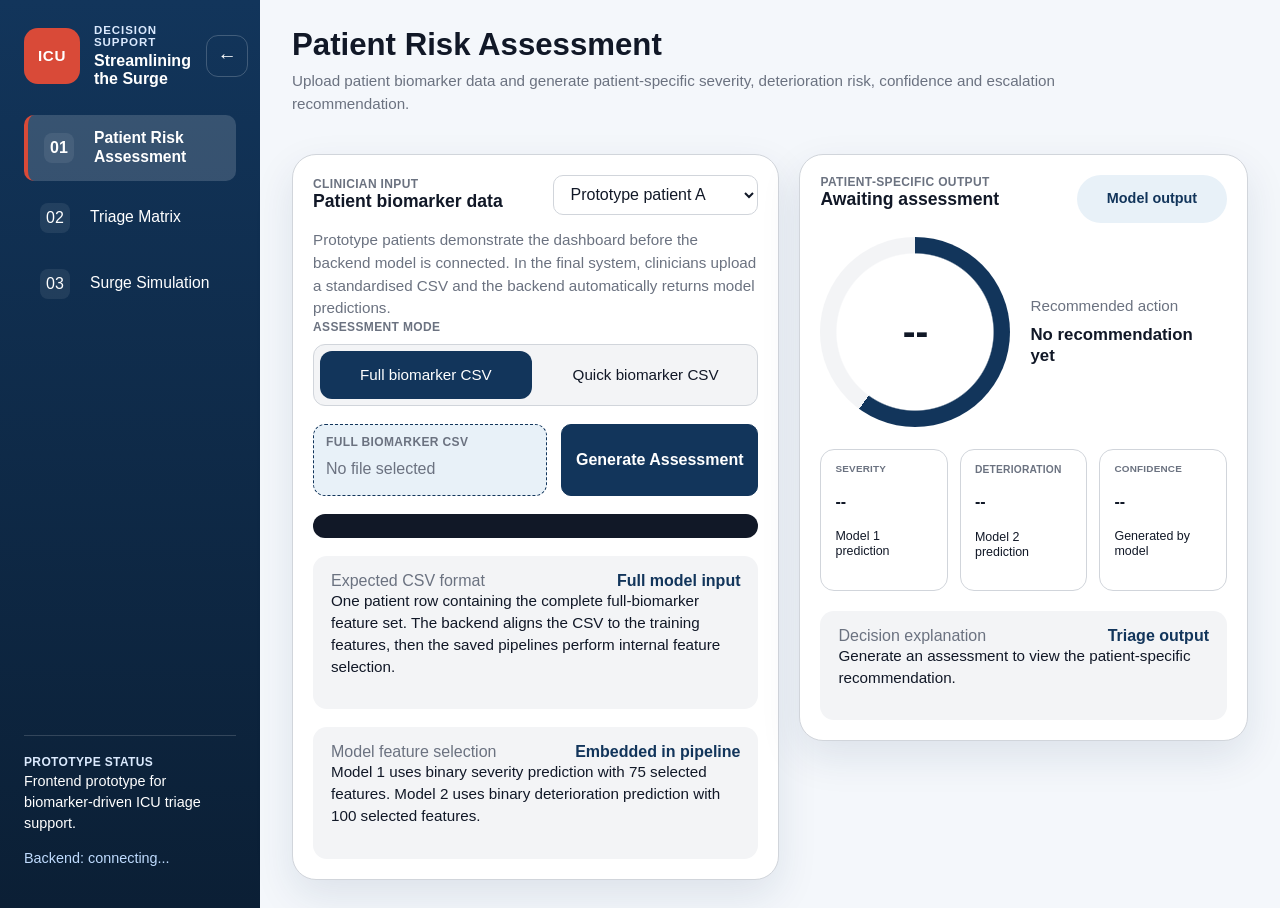
==== ENGG2112_Triage_App/frontend/index.html @ b7967738 "app" ====
<!doctype html>
<html lang="en">
<head>
  <meta charset="utf-8">
  <meta name="viewport" content="width=device-width, initial-scale=1">
  <title>Streamlining the Surge</title>
  <link rel="stylesheet" href="styles.css">
</head>

<body>
<div class="app-shell">

  <aside class="sidebar">
    <div class="brand-block">
      <div class="brand-mark">ICU</div>

      <div class="brand-text">
        <p class="eyebrow">Decision support</p>
        <h1>Streamlining the Surge</h1>
      </div>

      <button id="sidebar-toggle" class="sidebar-toggle" type="button">
        <span>←</span>
      </button>
    </div>

    <nav class="nav-list">
      <button class="nav-item active" data-tab="patient-risk" type="button">
        <span class="nav-icon">01</span>
        <span class="nav-label">Patient Risk Assessment</span>
      </button>

      <button class="nav-item" data-tab="triage-matrix" type="button">
        <span class="nav-icon">02</span>
        <span class="nav-label">Triage Matrix</span>
      </button>

      <button class="nav-item" data-tab="surge-simulation" type="button">
        <span class="nav-icon">03</span>
        <span class="nav-label">Surge Simulation</span>
      </button>
    </nav>

    <div class="sidebar-footer">
      <p class="micro-label">Prototype status</p>
      <p>Frontend prototype for biomarker-driven ICU triage support.</p>
      <p id="backend-status" class="backend-status">Backend: frontend prototype only</p>
    </div>
  </aside>

  <main class="workspace">

    <header class="topbar">
      <div>
        <h2 id="page-title">Patient Risk Assessment</h2>
        <p id="page-subtitle" class="page-subtitle">
          Upload patient biomarker data and generate patient-specific severity, deterioration risk, confidence and escalation recommendation.
        </p>
      </div>
    </header>

    <section class="tab-panel active" id="patient-risk">

      <div class="calculator-grid">

        <section class="panel input-panel">
          <div class="panel-heading">
            <div>
              <p class="micro-label">Clinician input</p>
              <h3>Patient biomarker data</h3>
            </div>

            <select id="demo-patient">
              <option value="demo-1">Prototype patient A</option>
              <option value="demo-2">Prototype patient B</option>
              <option value="demo-3">Prototype patient C</option>
            </select>
          </div>

          <p class="page-subtitle">
            Prototype patients demonstrate the dashboard before the backend model is connected. In the final system,
            clinicians upload a standardised CSV and the backend automatically returns model predictions.
          </p>

          <p class="micro-label input-section-label">Assessment mode</p>

          <div class="segmented">
            <button class="segment active" data-input-mode="full" type="button">
              Full biomarker CSV
            </button>

            <button class="segment" data-input-mode="quick" type="button">
              Quick biomarker CSV
            </button>
          </div>

          <div class="upload-strip">
            <label class="file-box">
              <span id="csv-label" class="micro-label">Full biomarker CSV</span>
              <input id="biomarker-upload" type="file" accept=".csv,text/csv">
              <span id="upload-name">No file selected</span>
            </label>

            <!-- FIX: removed inline onclick="runPrediction(event)" — the click
                 listener in app.js handles this. Having both caused the function
                 to fire twice, the second call finding no file and resetting state. -->
            <button id="run-prediction" class="primary-button" type="button">
              Generate Assessment
            </button>
          </div>

          <pre id="prediction-output" style="
            margin-top: 18px;
            padding: 12px;
            border-radius: 12px;
            background: #111827;
            color: #f9fafb;
            font-size: 13px;
            overflow-x: auto;
          "></pre>

          <div class="sparkline-panel" style="margin-top: 18px;">
            <div class="sparkline-heading">
              <span>Expected CSV format</span>
              <strong id="csv-format-title">Full model input</strong>
            </div>

            <p id="csv-format-text">
              One patient row containing the complete full-biomarker feature set. The backend aligns the CSV to the training features, then the saved pipelines perform internal feature selection.
            </p>
          </div>

          <div class="sparkline-panel" style="margin-top: 18px;">
            <div class="sparkline-heading">
              <span>Model feature selection</span>
              <strong>Embedded in pipeline</strong>
            </div>

            <p id="feature-selection-text">
              Model 1 uses binary severity prediction with 75 selected features. Model 2 uses binary deterioration prediction with 100 selected features.
            </p>
          </div>
        </section>

        <section class="panel result-panel">
          <div class="panel-heading compact-heading">
            <div>
              <p class="micro-label">Patient-specific output</p>
              <h3 id="risk-band">Awaiting assessment</h3>
            </div>

            <span id="model-chip" class="model-chip">Model output</span>
          </div>

          <div class="risk-visual">
            <div id="patient-risk-ring" class="risk-ring">
              <span id="risk-score">--</span>
            </div>

            <div class="risk-copy">
              <div class="confidence-row">
                <span>Recommended action</span>
                <strong id="calibration-label">No recommendation yet</strong>
              </div>
            </div>
          </div>

          <div class="model-output-grid">
            <div class="output-card">
              <span>Severity</span>
              <strong id="severity-card">--</strong>
              <small>Model 1 prediction</small>
            </div>

            <div class="output-card">
              <span>Deterioration</span>
              <strong id="deterioration-card">--</strong>
              <small>Model 2 prediction</small>
            </div>

            <div class="output-card">
              <span>Confidence</span>
              <strong id="confidence-card">--</strong>
              <small>Generated by model</small>
            </div>
          </div>

          <div class="sparkline-panel">
            <div class="sparkline-heading">
              <span>Decision explanation</span>
              <strong>Triage output</strong>
            </div>

            <p id="decision-explanation">
              Generate an assessment to view the patient-specific recommendation.
            </p>
          </div>
        </section>

      </div>

    </section>

    <section class="tab-panel" id="triage-matrix">

      <section class="panel wide-panel">
        <div class="panel-heading">
          <div>
            <p class="micro-label">Decision framework</p>
            <h3>Final binary triage matrix</h3>
          </div>
        </div>

        <p class="page-subtitle">
          Model 1 predicts binary admission severity: non-severe or severe. Model 2 predicts binary deterioration risk:
          low risk or high risk. Together, they produce a priority score and recommended action.
        </p>

        <div class="table-wrap">
          <table>
            <thead>
              <tr>
                <th>Model 1 Severity</th>
                <th>Model 2 Deterioration Risk</th>
                <th>Priority Score</th>
                <th>Recommended Action</th>
              </tr>
            </thead>

            <tbody id="triage-matrix-table">
              <tr data-severity="Non-severe" data-risk="Low Risk">
                <td>Non-severe</td>
                <td>Low Risk</td>
                <td>1</td>
                <td>Routine ward monitoring</td>
              </tr>

              <tr data-severity="Non-severe" data-risk="High Risk">
                <td>Non-severe</td>
                <td>High Risk</td>
                <td>2</td>
                <td>Increased monitoring and repeat biomarker assessment</td>
              </tr>

              <tr data-severity="Severe" data-risk="Low Risk">
                <td>Severe</td>
                <td>Low Risk</td>
                <td>3</td>
                <td>HDU review and frequent reassessment</td>
              </tr>

              <tr data-severity="Severe" data-risk="High Risk">
                <td>Severe</td>
                <td>High Risk</td>
                <td>4</td>
                <td>ICU escalation candidate / urgent clinical review</td>
              </tr>
            </tbody>
          </table>
        </div>
      </section>

    </section>

    <section class="tab-panel" id="surge-simulation">

      <div class="calculator-grid">

        <section class="panel">
          <div class="panel-heading">
            <div>
              <p class="micro-label">Hospital operations input</p>
              <h3>Surge triage simulation</h3>
            </div>
          </div>

          <p class="micro-label input-section-label">Simulation mode</p>

          <div class="segmented">
            <button class="segment active" data-surge-mode="test" type="button">
              Test triage framework
            </button>

            <button class="segment" data-surge-mode="recommend" type="button">
              Recommend best strategy
            </button>
          </div>

          <div class="field-grid" style="margin-top: 18px;">
            <label class="field select-field">
              <span>Triage framework</span>
              <select id="triage-framework">
                <option value="severity-first">Severity-first allocation</option>
                <option value="deterioration-first">Deterioration-risk-first allocation</option>
                <option value="combined-matrix">Combined matrix allocation</option>
              </select>
            </label>

            <label class="field">
              <span>ICU capacity available</span>
              <input id="icu-capacity" type="range" min="0" max="100" step="1" value="35">
              <output id="icu-capacity-value">35%</output>
            </label>

            <label class="field">
              <span>Current ward pressure</span>
              <input id="ward-pressure" type="range" min="0" max="100" step="1" value="70">
              <output id="ward-pressure-value">70%</output>
            </label>

            <label class="field">
              <span>Projected incoming patients</span>
              <input id="incoming-patients" type="range" min="0" max="100" step="1" value="30">
              <output id="incoming-patients-value">30</output>
            </label>

            <label class="field">
              <span>High-risk patient proportion</span>
              <input id="high-risk-proportion" type="range" min="0" max="100" step="1" value="40">
              <output id="high-risk-proportion-value">40%</output>
            </label>
          </div>

          <button id="simulate-surge" class="primary-button" type="button" style="margin-top: 18px;">
            Run Surge Simulation
          </button>
        </section>

        <section class="panel">
          <div class="panel-heading">
            <div>
              <p class="micro-label">Simulation output</p>
              <h3 id="surge-band">Awaiting simulation</h3>
            </div>
          </div>

          <div class="risk-visual">
            <div id="surge-risk-ring" class="risk-ring">
              <span id="surge-score">--</span>
            </div>

            <div class="risk-copy">
              <div class="confidence-row">
                <span>Operational recommendation</span>
                <strong id="surge-action">No simulation yet</strong>
              </div>
            </div>
          </div>

          <div class="sparkline-panel">
            <div class="sparkline-heading">
              <span>Surge explanation</span>
              <strong id="surge-mode-label">Prototype</strong>
            </div>

            <p id="surge-explanation">
              Select a simulation mode, adjust surge conditions and run the simulation.
            </p>
          </div>
        </section>

      </div>

    </section>

  </main>
</div>

<script src="app.js?v=1.0.3" defer></script>
</body>
</html>
---- ENGG2112_Triage_App/frontend/styles.css ----
:root {
  --red: #d94a38;
  --red-dark: #b83224;
  --orange: #f59e0b;
  --amber-soft: #fff3d6;
  --blue: #1a4f7a;
  --blue-dark: #12355b;
  --teal: #2f9e8f;
  --green: #2f9e44;
  --grey-dark: #374151;
  --grey: #6b7280;
  --grey-light: #f3f4f6;
  --white: #ffffff;

  --ink: #111827;
  --muted: var(--grey);
  --line: #d1d5db;
  --surface: var(--white);
  --page: #f4f7fb;

  --primary: var(--blue-dark);
  --primary-hover: var(--blue);
  --primary-soft: #e8f1f8;

  --risk-high: var(--red);
  --risk-moderate: var(--orange);
  --risk-low: var(--green);

  --shadow: 0 16px 40px rgba(18, 53, 91, 0.10);
}

* {
  box-sizing: border-box;
}

body {
  margin: 0;
  color: var(--ink);
  background: var(--page);
  font-family: Inter, Arial, sans-serif;
}

button,
input,
select {
  font: inherit;
}

button {
  cursor: pointer;
}

.app-shell {
  display: grid;
  grid-template-columns: 280px minmax(0, 1fr);
  min-height: 100vh;
}

.app-shell.sidebar-collapsed {
  grid-template-columns: 84px minmax(0, 1fr);
}

/* SIDEBAR */

.sidebar {
  display: flex;
  flex-direction: column;
  gap: 28px;
  padding: 24px;
  color: white;
  background: linear-gradient(180deg, var(--blue-dark), #0b1f35);
}

.sidebar-collapsed .sidebar {
  gap: 18px;
  padding: 16px;
}

.brand-block {
  display: grid;
  grid-template-columns: 44px 1fr 34px;
  gap: 12px;
  align-items: center;
}

.brand-mark {
  display: grid;
  width: 44px;
  height: 44px;
  place-items: center;
  border-radius: 12px;
  background: var(--red);
  font-size: 1.35rem;
}

.brand-text h1 {
  margin: 0;
  font-size: 1.05rem;
  line-height: 1.2;
}

.eyebrow,
.micro-label {
  margin: 0;
  color: var(--muted);
  font-size: 0.75rem;
  font-weight: 800;
  text-transform: uppercase;
  letter-spacing: 0.03em;
}

.sidebar .eyebrow,
.sidebar .micro-label {
  color: #dbeafe;
}

.sidebar-toggle {
  display: grid;
  width: 34px;
  height: 34px;
  place-items: center;
  border: 1px solid rgba(255, 255, 255, 0.2);
  border-radius: 10px;
  background: transparent;
  color: white;
  font-size: 1.25rem;
}

.sidebar-toggle:hover {
  background: rgba(255, 255, 255, 0.12);
}

.sidebar-collapsed .brand-block {
  grid-template-columns: 1fr;
  justify-items: center;
}

.sidebar-collapsed .brand-text,
.sidebar-collapsed .nav-label {
  display: none;
}

.nav-list {
  display: grid;
  gap: 8px;
}

.nav-item {
  display: grid;
  grid-template-columns: 34px 1fr;
  align-items: center;
  gap: 10px;
  width: 100%;
  min-height: 44px;
  padding: 8px 10px;
  border: 0;
  border-radius: 10px;
  color: white;
  background: transparent;
  text-align: left;
}

.nav-item:hover,
.nav-item.active {
  background: rgba(255, 255, 255, 0.16);
}

.nav-item.active {
  border-left: 4px solid var(--red);
  font-weight: 800;
}

.nav-icon {
  display: grid;
  width: 30px;
  height: 30px;
  place-items: center;
  border-radius: 8px;
  background: rgba(255, 255, 255, 0.08);
}

.nav-item-research {
  margin-top: 8px;
  padding-top: 14px;
  border-top: 1px solid rgba(255, 255, 255, 0.16);
}

.sidebar-footer {
  margin-top: auto;
  padding-top: 18px;
  border-top: 1px solid rgba(255, 255, 255, 0.16);
  font-size: 0.9rem;
  line-height: 1.45;
}

.backend-status {
  margin-top: 10px;
  color: #bfdbfe;
}

/* MAIN */

.workspace {
  display: flex;
  flex-direction: column;
  gap: 20px;
  padding: 28px;
  min-width: 0;
}

.topbar {
  display: flex;
  align-items: center;
  justify-content: space-between;
}

h1,
h2,
h3,
p {
  margin-top: 0;
}

h2 {
  margin-bottom: 4px;
  font-size: 2rem;
}

h3 {
  margin-bottom: 0;
  font-size: 1.1rem;
}

.page-subtitle {
  margin: 4px 0 0;
  max-width: 820px;
  color: var(--muted);
  line-height: 1.5;
}

/* PANELS */

.panel {
  min-width: 0;
  padding: 20px;
  border: 1px solid var(--line);
  border-radius: 18px;
  background: var(--surface);
  box-shadow: var(--shadow);
}

.panel-heading {
  display: flex;
  align-items: center;
  justify-content: space-between;
  gap: 16px;
  margin-bottom: 16px;
}

.compact-heading {
  margin-bottom: 12px;
}

.tab-panel {
  display: none;
}

.tab-panel.active {
  display: block;
}

/* GRIDS */

.calculator-grid {
  display: grid;
  grid-template-columns: 1.05fr 0.95fr;
  gap: 20px;
}

.lower-grid,
.summary-grid,
.biomarker-grid {
  display: grid;
  gap: 20px;
  margin-top: 20px;
}

.lower-grid.lower-grid-two,
.summary-grid,
.biomarker-grid {
  grid-template-columns: repeat(2, minmax(0, 1fr));
}

/* INPUTS */

select,
.primary-button,
.secondary-button,
.segment {
  min-height: 40px;
  border: 1px solid var(--line);
  border-radius: 10px;
  background: white;
  color: var(--ink);
}

select {
  max-width: 240px;
  padding: 0 34px 0 12px;
}

.primary-button,
.secondary-button {
  padding: 0 14px;
  font-weight: 800;
}

.primary-button {
  border-color: var(--primary);
  background: var(--primary);
  color: white;
}

.primary-button:hover {
  background: var(--primary-hover);
}

.secondary-button:hover {
  border-color: var(--primary);
  background: var(--primary-soft);
}

.segmented {
  display: grid;
  grid-template-columns: repeat(3, 1fr);
  gap: 6px;
  margin-bottom: 18px;
  padding: 4px;
  border: 1px solid var(--line);
  border-radius: 12px;
  background: var(--grey-light);
}

.segment {
  border: 0;
  background: transparent;
}

.segment.active {
  background: var(--primary);
  color: white;
}

.field-grid {
  display: grid;
  grid-template-columns: repeat(2, minmax(0, 1fr));
  gap: 14px;
}

.field {
  display: grid;
  grid-template-columns: 1fr auto;
  gap: 8px 12px;
  align-items: center;
  min-height: 76px;
  padding: 12px;
  border: 1px solid var(--line);
  border-radius: 14px;
  background: white;
}

.field span {
  color: var(--grey-dark);
  font-weight: 800;
}

.field output {
  min-width: 44px;
  padding: 3px 8px;
  border-radius: 999px;
  background: var(--primary-soft);
  color: var(--primary);
  text-align: center;
  font-weight: 900;
}

.field input {
  grid-column: 1 / -1;
  width: 100%;
  accent-color: var(--primary);
}

.select-field {
  grid-column: 1 / -1;
}

.select-field select {
  grid-column: 1 / -1;
  width: 100%;
  max-width: none;
}

.upload-strip {
  display: grid;
  grid-template-columns: 1fr auto;
  gap: 12px;
  align-items: stretch;
  margin-top: 16px;
}

.file-box {
  display: grid;
  gap: 4px;
  padding: 10px 12px;
  border: 1px dashed var(--primary);
  border-radius: 12px;
  background: var(--primary-soft);
}

.file-box input {
  display: none;
}

#upload-name {
  color: var(--muted);
}

/* RESULT PANEL */

.model-chip {
  padding: 6px 12px;
  border-radius: 999px;
  background: var(--primary-soft);
  color: var(--primary);
  font-size: 0.82rem;
  font-weight: 900;
}

.risk-visual {
  display: grid;
  grid-template-columns: 210px 1fr;
  gap: 24px;
  align-items: center;
}

.risk-ring {
  --risk: 60%;
  display: grid;
  width: 210px;
  height: 210px;
  place-items: center;
  border-radius: 50%;
  background:
    radial-gradient(circle at center, white 0 58%, transparent 59%),
    conic-gradient(var(--primary) var(--risk), var(--grey-light) 0);
}

.risk-ring span {
  font-size: 3rem;
  font-weight: 900;
}

.confidence-row {
  display: flex;
  flex-direction: column;
  gap: 8px;
  color: var(--muted);
}

.confidence-row strong {
  color: var(--ink);
  font-size: 1.45rem;
  line-height: 1.15;
}

.model-output-grid {
  display: grid;
  grid-template-columns: repeat(3, minmax(0, 1fr));
  gap: 10px;
  margin-top: 22px;
}

.output-card,
.model-output-tile {
  display: grid;
  gap: 8px;
  min-height: 86px;
  padding: 12px;
  border: 1px solid var(--line);
  border-radius: 14px;
  background: white;
}

.output-card span,
.model-output-tile span {
  color: var(--muted);
  font-size: 0.78rem;
  font-weight: 800;
  text-transform: uppercase;
}

.output-card strong,
.model-output-tile strong {
  font-size: 1.25rem;
}

.sparkline-panel {
  margin-top: 18px;
  padding: 16px;
  border-radius: 14px;
  background: var(--grey-light);
}

.sparkline-heading {
  display: flex;
  justify-content: space-between;
  gap: 12px;
  color: var(--muted);
}

.sparkline-heading strong {
  color: var(--primary);
}

/* DRIVER / EXPLANATION */

.driver-list {
  display: grid;
  gap: 12px;
}

.driver-item {
  padding: 14px;
  border-left: 4px solid var(--primary);
  border-radius: 12px;
  background: var(--primary-soft);
}

.driver-item strong {
  display: block;
  margin-bottom: 6px;
}

.whatif-result {
  display: grid;
  gap: 10px;
  color: var(--grey-dark);
  line-height: 1.5;
}

/* TABLES */

.table-wrap {
  overflow-x: auto;
}

table {
  width: 100%;
  min-width: 760px;
  border-collapse: collapse;
}

th,
td {
  padding: 14px;
  border-bottom: 1px solid var(--line);
  text-align: left;
}

th {
  color: var(--grey-dark);
  background: var(--grey-light);
  font-size: 0.82rem;
  text-transform: uppercase;
}

tbody tr:hover {
  background: var(--primary-soft);
}

/* METHODS */

.methods-overview .methods-intro {
  margin: 0;
  max-width: 880px;
  color: var(--grey-dark);
  line-height: 1.6;
}

.methods-bullets {
  display: grid;
  grid-template-columns: repeat(3, minmax(0, 1fr));
  gap: 14px;
  margin-top: 18px;
}

.methods-bullets > div {
  padding: 14px;
  border: 1px solid var(--line);
  border-left: 4px solid var(--primary);
  border-radius: 12px;
  background: var(--primary-soft);
}

.methods-bullets p {
  margin: 0;
  color: var(--grey-dark);
  line-height: 1.45;
}

/* TOAST */

.toast {
  position: fixed;
  right: 20px;
  bottom: 20px;
  transform: translateY(18px);
  max-width: 340px;
  padding: 12px 14px;
  border-radius: 12px;
  background: var(--blue-dark);
  color: white;
  opacity: 0;
  pointer-events: none;
  transition: opacity 160ms ease, transform 160ms ease;
}

.toast.visible {
  transform: translateY(0);
  opacity: 1;
}

/* RESPONSIVE */

@media (max-width: 1100px) {
  .app-shell,
  .app-shell.sidebar-collapsed {
    grid-template-columns: 1fr;
  }

  .sidebar {
    position: sticky;
    top: 0;
    z-index: 5;
    display: block;
    padding: 16px;
  }

  .brand-block,
  .sidebar-footer {
    display: none;
  }

  .nav-list {
    display: flex;
    overflow-x: auto;
  }

  .nav-item {
    min-width: 190px;
  }

  .calculator-grid,
  .lower-grid.lower-grid-two,
  .summary-grid,
  .biomarker-grid,
  .methods-bullets {
    grid-template-columns: 1fr;
  }
}

@media (max-width: 720px) {
  .workspace {
    padding: 16px;
  }

  .panel-heading,
  .upload-strip,
  .risk-visual {
    grid-template-columns: 1fr;
    align-items: stretch;
  }

  .field-grid,
  .model-output-grid {
    grid-template-columns: 1fr;
  }

  .risk-ring {
    width: 160px;
    height: 160px;
    margin: 0 auto;
  }
}

.selected-row {
  background: #e8f1f8 !important;
  outline: 3px solid var(--primary);
  outline-offset: -3px;
  font-weight: 900;
}

.brand-mark {
  font-size: 0.85rem;
  font-weight: 900;
  letter-spacing: 0.04em;
}


.hidden {
  display: none !important;
}

.selected-row {
  background: #e8f1f8 !important;
  outline: 3px solid var(--primary);
  outline-offset: -3px;
  font-weight: 900;
}

.brand-mark {
  font-size: 0.85rem;
  font-weight: 900;
  letter-spacing: 0.04em;
}


.risk-ring {
  background:
    radial-gradient(circle at center, white 0 58%, transparent 59%),
    conic-gradient(var(--ring-colour, var(--primary)) var(--risk), var(--grey-light) 0);
}

.hidden {
  display: none !important;
}

.brand-mark {
  font-size: 0.85rem;
  font-weight: 900;
  letter-spacing: 0.04em;
}

/* ===================================================== */
/* CLEAN PROFESSIONAL SPACING */
/* ===================================================== */

.workspace {
  padding: 28px 32px;
}

.topbar {
  margin-bottom: 18px;
}

.topbar h2 {
  font-size: 1.95rem;
  line-height: 1.1;
  margin-bottom: 8px;
}

.page-subtitle {
  font-size: 0.95rem;
  max-width: 820px;
}

/* MAIN GRID */

.calculator-grid {
  grid-template-columns: 1fr 0.92fr;
  gap: 20px;
  align-items: start;
}

/* PANELS */

.panel {
  padding: 20px;
  border-radius: 24px;
}

.panel-heading {
  margin-bottom: 14px;
}

/* INPUT SIDE */

.segmented {
  margin-top: 10px;
  margin-bottom: 18px;
}

.upload-strip {
  margin-top: 16px;
  gap: 14px;
}

.file-box,
.primary-button {
  min-height: 72px;
}

.sparkline-panel {
  padding: 16px 18px;
  margin-top: 16px;
}

.sparkline-panel p {
  line-height: 1.35;
}

/* RESULT SIDE */

.risk-visual {
  grid-template-columns: 210px 1fr;
  gap: 20px;
  align-items: center;
  margin-top: 10px;
}

.risk-ring {
  width: 210px;
  height: 210px;
}

.risk-ring span {
  font-size: 2.8rem;
}

.confidence-row strong {
  font-size: 1.35rem;
  line-height: 1.15;
}

.model-output-grid {
  gap: 12px;
  margin-top: 18px;
}

.output-card {
  padding: 14px;
}

.output-card strong {
  font-size: 1.2rem;
}

.output-card small {
  line-height: 1.2;
}

/* SIDEBAR */

.sidebar {
  width: 300px;
}

.brand-text h1 {
  line-height: 1.1;
  font-size: 1.9rem;
}

.nav-item {
  min-height: 52px;
}

.nav-label {
  line-height: 1.15;
}

/* SURGE TAB */

#surge-simulation .field-grid {
  gap: 14px;
}

/* TRIAGE TABLE */

.table-wrap {
  margin-top: 20px;
}

#triage-matrix table {
  font-size: 0.95rem;
}

/* STOP HUGE WIDTH */

#patient-risk .calculator-grid,
#surge-simulation .calculator-grid {
  max-width: 1180px;
}

/* RESPONSIVE */

@media (max-width: 1200px) {
  .calculator-grid {
    grid-template-columns: 1fr;
  }

  .risk-visual {
    grid-template-columns: 1fr;
    text-align: center;
  }

  .risk-ring {
    margin: 0 auto;
  }
}

@media (max-width: 760px) {

  .workspace {
    padding: 18px;
  }

  .upload-strip {
    grid-template-columns: 1fr;
  }

  .model-output-grid {
    grid-template-columns: 1fr;
  }

  #surge-simulation .field-grid {
    grid-template-columns: 1fr;
  }
}

/* ===================================================== */
/* SIDEBAR + SEGMENT BUTTON FIXES */
/* ===================================================== */

/* sidebar width + brand sizing */
.app-shell {
  grid-template-columns: 260px minmax(0, 1fr);
}

.app-shell.sidebar-collapsed {
  grid-template-columns: 76px minmax(0, 1fr);
}

.sidebar {
  width: auto;
  overflow: hidden;
}

.brand-block {
  grid-template-columns: 56px minmax(0, 1fr) 38px;
  align-items: center;
}

.brand-mark {
  width: 56px;
  height: 56px;
  font-size: 0.95rem;
  border-radius: 14px;
}

.brand-text {
  min-width: 0;
}

.brand-text h1 {
  font-size: 1.2rem;
  line-height: 1.15;
  word-break: normal;
}

.sidebar-toggle {
  width: 38px;
  height: 38px;
  position: static;
  z-index: 2;
}

.sidebar-collapsed .brand-block {
  grid-template-columns: 1fr;
}

.sidebar-collapsed .brand-text,
.sidebar-collapsed .nav-label,
.sidebar-collapsed .sidebar-footer {
  display: none;
}

.sidebar-collapsed .sidebar-toggle {
  margin: 0 auto;
}

/* segment tabs */
.segmented {
  display: grid;
  grid-template-columns: repeat(2, minmax(0, 1fr));
  gap: 8px;
  padding: 6px;
}

.segment {
  min-height: 48px;
  padding: 8px 12px;
  font-size: 0.95rem;
  line-height: 1.15;
  white-space: normal;
  text-align: center;
  border-radius: 12px;
}

.segment.active {
  border-radius: 12px;
}

/* stop huge text wrapping inside mode buttons */
#patient-risk .segment,
#surge-simulation .segment {
  display: flex;
  align-items: center;
  justify-content: center;
}

/* collapsed nav icons */
.sidebar-collapsed .nav-item {
  grid-template-columns: 1fr;
  justify-items: center;
}

.sidebar-collapsed .nav-icon {
  margin: 0 auto;
}

/* ===================================================== */
/* FINAL TYPOGRAPHY + SIDEBAR FIXES */
/* ===================================================== */

/* sidebar toggle */
.sidebar-toggle {
  width: 42px;
  height: 42px;
  border-radius: 12px;
  flex-shrink: 0;
  margin-left: 8px;
  display: flex;
  align-items: center;
  justify-content: center;
}

.sidebar-toggle span {
  font-size: 1.2rem;
  line-height: 1;
  font-weight: 700;
}

/* better logo/title spacing */
.brand-block {
  gap: 14px;
}

.brand-text h1 {
  font-size: 1rem;
  line-height: 1.1;
  margin-top: 2px;
}

.eyebrow {
  font-size: 0.72rem;
  letter-spacing: 0.08em;
  margin-bottom: 4px;
}

/* navigation text */
.nav-item {
  padding: 14px 16px;
  gap: 16px;
}

.nav-label {
  font-size: 0.98rem;
  line-height: 1.2;
}

/* RESULT PANEL CLEANUP */

.result-panel .panel-heading {
  align-items: start;
}

.result-panel h3 {
  line-height: 1.15;
  max-width: 320px;
}

/* model output chip */
.model-chip {
  padding: 10px 18px;
  border-radius: 999px;
  font-size: 0.9rem;
  line-height: 1;
  align-self: start;
}

/* recommendation area */
.risk-copy {
  padding-right: 8px;
}

.confidence-row {
  gap: 10px;
}

.confidence-row span {
  font-size: 0.95rem;
  line-height: 1.2;
}

.confidence-row strong {
  font-size: 1.05rem;
  line-height: 1.25;
  font-weight: 800;
  max-width: 220px;
}

/* output cards */
.model-output-grid {
  margin-top: 22px;
}

.output-card {
  min-height: 142px;
  display: flex;
  flex-direction: column;
  justify-content: flex-start;
}

.output-card span {
  font-size: 0.72rem;
  letter-spacing: 0.06em;
}

.output-card strong {
  margin-top: 10px;
  margin-bottom: 10px;
  font-size: 1.1rem;
  line-height: 1.2;
}

.output-card small {
  font-size: 0.88rem;
  line-height: 1.3;
}

/* decision explanation */
.sparkline-panel {
  margin-top: 20px;
}

.sparkline-panel p {
  font-size: 0.95rem;
  line-height: 1.45;
}

/* ring sizing */
.risk-visual {
  align-items: center;
}

.risk-ring {
  width: 190px;
  height: 190px;
}

.risk-ring span {
  font-size: 2.4rem;
}

/* ===================================================== */
/* RESULT CARD + COLLAPSED SIDEBAR FIXES */
/* ===================================================== */

/* model output chip centred properly */
.model-chip {
  display: inline-flex;
  align-items: center;
  justify-content: center;
  text-align: center;
  min-width: 150px;
  min-height: 48px;
  padding: 8px 18px;
  line-height: 1.1;
}

/* stop output cards from overflowing */
.model-output-grid {
  grid-template-columns: repeat(3, minmax(0, 1fr));
}

.output-card {
  min-width: 0;
  overflow: hidden;
}

.output-card span,
.output-card strong,
.output-card small {
  max-width: 100%;
  overflow-wrap: anywhere;
  word-break: normal;
}

.output-card span {
  font-size: 0.68rem;
  line-height: 1.1;
  letter-spacing: 0.04em;
}

.output-card strong {
  font-size: 1rem;
  line-height: 1.15;
}

.output-card small {
  font-size: 0.78rem;
  line-height: 1.2;
}

/* give the deterioration card slightly more room on small widths */
.output-card:nth-child(2) span {
  font-size: 0.64rem;
}

/* better result-panel layout */
.result-panel .panel-heading {
  display: grid;
  grid-template-columns: 1fr auto;
  align-items: start;
}

.risk-visual {
  grid-template-columns: minmax(170px, 190px) minmax(0, 1fr);
}

.confidence-row strong {
  overflow-wrap: anywhere;
}

/* collapsed sidebar should look intentionally compact */
.app-shell.sidebar-collapsed {
  grid-template-columns: 96px minmax(0, 1fr);
}

.sidebar-collapsed .sidebar {
  padding: 18px 12px;
  align-items: center;
}

.sidebar-collapsed .brand-block {
  display: flex;
  flex-direction: column;
  align-items: center;
  gap: 14px;
}

.sidebar-collapsed .brand-mark {
  width: 58px;
  height: 58px;
}

.sidebar-collapsed .sidebar-toggle {
  width: 48px;
  height: 48px;
  margin: 0;
  border-radius: 14px;
}

.sidebar-collapsed .nav-list {
  width: 100%;
  display: grid;
  gap: 16px;
  justify-items: center;
}

.sidebar-collapsed .nav-item {
  width: 66px;
  min-height: 66px;
  padding: 0;
  border-radius: 16px;
  display: grid;
  place-items: center;
}

.sidebar-collapsed .nav-item.active {
  border-left: none;
  outline: 3px solid var(--red);
  outline-offset: 0;
}

.sidebar-collapsed .nav-icon {
  width: 46px;
  height: 46px;
  font-size: 1rem;
  margin: 0;
}

/* when sidebar is collapsed, make workspace start cleaner */
.sidebar-collapsed + .workspace,
.app-shell.sidebar-collapsed .workspace {
  padding-left: 32px;
}

.output-card span {
  font-size: 0.62rem;
  line-height: 1.1;
  letter-spacing: 0.02em;
  word-break: keep-all;
  overflow-wrap: normal;
}
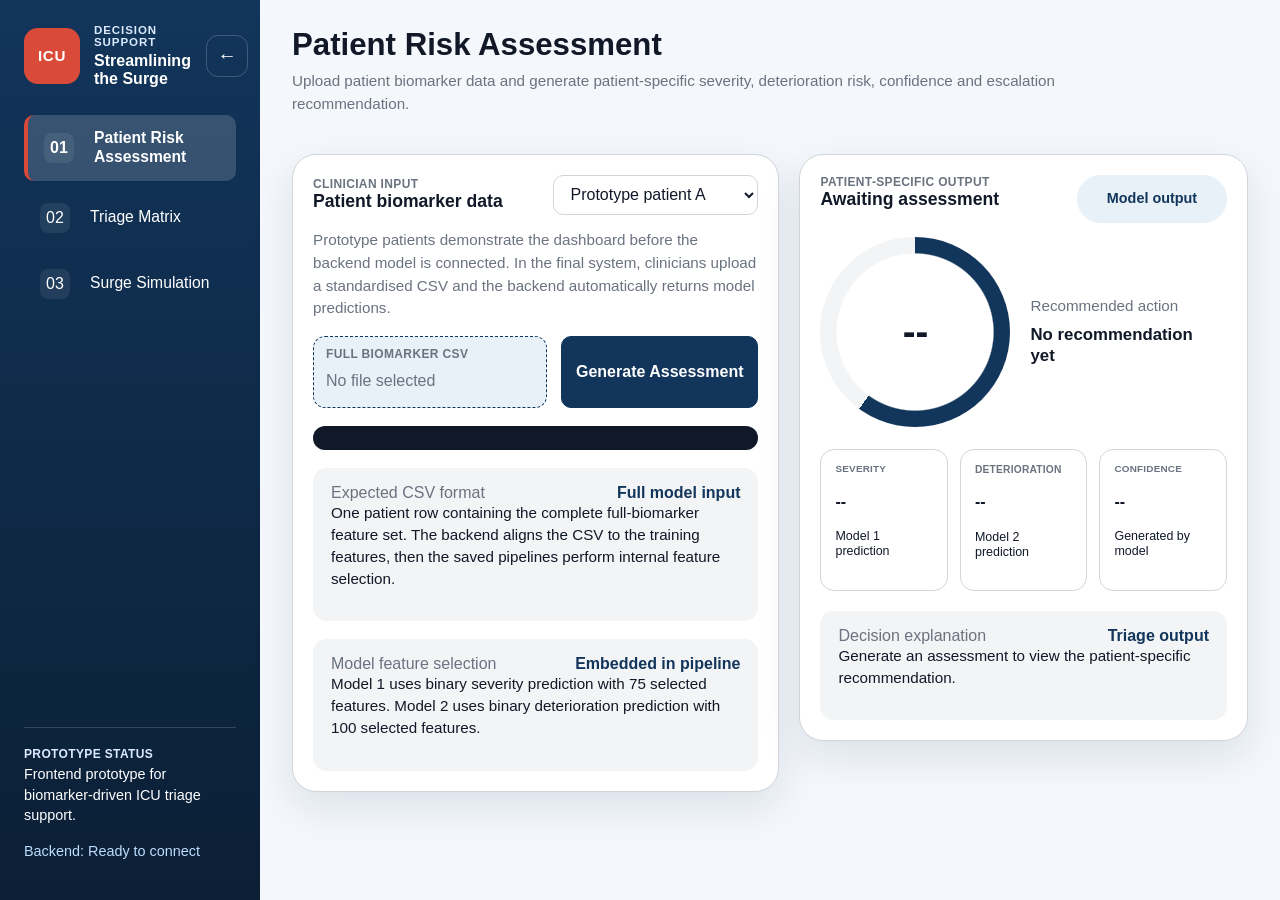
==== commit d669ecd8: "app final" ====
--- a/ENGG2112_Triage_App/frontend/index.html
+++ b/ENGG2112_Triage_App/frontend/index.html
@@ -60,7 +60,6 @@
     </header>
 
     <section class="tab-panel active" id="patient-risk">
-
       <div class="calculator-grid">
 
         <section class="panel input-panel">
@@ -82,18 +81,6 @@
             clinicians upload a standardised CSV and the backend automatically returns model predictions.
           </p>
 
-          <p class="micro-label input-section-label">Assessment mode</p>
-
-          <div class="segmented">
-            <button class="segment active" data-input-mode="full" type="button">
-              Full biomarker CSV
-            </button>
-
-            <button class="segment" data-input-mode="quick" type="button">
-              Quick biomarker CSV
-            </button>
-          </div>
-
           <div class="upload-strip">
             <label class="file-box">
               <span id="csv-label" class="micro-label">Full biomarker CSV</span>
@@ -101,9 +88,6 @@
               <span id="upload-name">No file selected</span>
             </label>
 
-            <!-- FIX: removed inline onclick="runPrediction(event)" — the click
-                 listener in app.js handles this. Having both caused the function
-                 to fire twice, the second call finding no file and resetting state. -->
             <button id="run-prediction" class="primary-button" type="button">
               Generate Assessment
             </button>
@@ -124,7 +108,6 @@
               <span>Expected CSV format</span>
               <strong id="csv-format-title">Full model input</strong>
             </div>
-
             <p id="csv-format-text">
               One patient row containing the complete full-biomarker feature set. The backend aligns the CSV to the training features, then the saved pipelines perform internal feature selection.
             </p>
@@ -135,7 +118,6 @@
               <span>Model feature selection</span>
               <strong>Embedded in pipeline</strong>
             </div>
-
             <p id="feature-selection-text">
               Model 1 uses binary severity prediction with 75 selected features. Model 2 uses binary deterioration prediction with 100 selected features.
             </p>
@@ -148,7 +130,6 @@
               <p class="micro-label">Patient-specific output</p>
               <h3 id="risk-band">Awaiting assessment</h3>
             </div>
-
             <span id="model-chip" class="model-chip">Model output</span>
           </div>
 
@@ -190,7 +171,6 @@
               <span>Decision explanation</span>
               <strong>Triage output</strong>
             </div>
-
             <p id="decision-explanation">
               Generate an assessment to view the patient-specific recommendation.
             </p>
@@ -198,11 +178,9 @@
         </section>
 
       </div>
-
     </section>
 
     <section class="tab-panel" id="triage-matrix">
-
       <section class="panel wide-panel">
         <div class="panel-heading">
           <div>
@@ -226,7 +204,6 @@
                 <th>Recommended Action</th>
               </tr>
             </thead>
-
             <tbody id="triage-matrix-table">
               <tr data-severity="Non-severe" data-risk="Low Risk">
                 <td>Non-severe</td>
@@ -234,21 +211,18 @@
                 <td>1</td>
                 <td>Routine ward monitoring</td>
               </tr>
-
               <tr data-severity="Non-severe" data-risk="High Risk">
                 <td>Non-severe</td>
                 <td>High Risk</td>
                 <td>2</td>
                 <td>Increased monitoring and repeat biomarker assessment</td>
               </tr>
-
               <tr data-severity="Severe" data-risk="Low Risk">
                 <td>Severe</td>
                 <td>Low Risk</td>
                 <td>3</td>
                 <td>HDU review and frequent reassessment</td>
               </tr>
-
               <tr data-severity="Severe" data-risk="High Risk">
                 <td>Severe</td>
                 <td>High Risk</td>
@@ -259,11 +233,9 @@
           </table>
         </div>
       </section>
-
     </section>
 
     <section class="tab-panel" id="surge-simulation">
-
       <div class="calculator-grid">
 
         <section class="panel">
@@ -274,50 +246,48 @@
             </div>
           </div>
 
-          <p class="micro-label input-section-label">Simulation mode</p>
-
-          <div class="segmented">
-            <button class="segment active" data-surge-mode="test" type="button">
-              Test triage framework
-            </button>
-
-            <button class="segment" data-surge-mode="recommend" type="button">
-              Recommend best strategy
-            </button>
-          </div>
+          <p class="page-subtitle">
+            Enter current hospital patient counts by priority category and available ICU resources. The system compares triage strategies and recommends the lowest-risk allocation method.
+          </p>
 
           <div class="field-grid" style="margin-top: 18px;">
+            <label class="field">
+              <span>Priority 4 patients</span>
+              <input id="priority4" type="number" min="0" value="80">
+            </label>
+
+            <label class="field">
+              <span>Priority 3 patients</span>
+              <input id="priority3" type="number" min="0" value="120">
+            </label>
+
+            <label class="field">
+              <span>Priority 2 patients</span>
+              <input id="priority2" type="number" min="0" value="160">
+            </label>
+
+            <label class="field">
+              <span>Priority 1 patients</span>
+              <input id="priority1" type="number" min="0" value="240">
+            </label>
+
+            <label class="field">
+              <span>Total ICU beds</span>
+              <input id="totalIcuBeds" type="number" min="0" value="450">
+            </label>
+
+            <label class="field">
+              <span>Occupied ICU beds</span>
+              <input id="occupiedIcuBeds" type="number" min="0" value="250">
+            </label>
+
             <label class="field select-field">
-              <span>Triage framework</span>
-              <select id="triage-framework">
-                <option value="severity-first">Severity-first allocation</option>
-                <option value="deterioration-first">Deterioration-risk-first allocation</option>
-                <option value="combined-matrix">Combined matrix allocation</option>
+              <span>Surge condition</span>
+              <select id="surgeCondition">
+                <option value="Moderate Surge">Moderate Surge</option>
+                <option value="Severe Surge" selected>Severe Surge</option>
+                <option value="Crisis">Crisis</option>
               </select>
-            </label>
-
-            <label class="field">
-              <span>ICU capacity available</span>
-              <input id="icu-capacity" type="range" min="0" max="100" step="1" value="35">
-              <output id="icu-capacity-value">35%</output>
-            </label>
-
-            <label class="field">
-              <span>Current ward pressure</span>
-              <input id="ward-pressure" type="range" min="0" max="100" step="1" value="70">
-              <output id="ward-pressure-value">70%</output>
-            </label>
-
-            <label class="field">
-              <span>Projected incoming patients</span>
-              <input id="incoming-patients" type="range" min="0" max="100" step="1" value="30">
-              <output id="incoming-patients-value">30</output>
-            </label>
-
-            <label class="field">
-              <span>High-risk patient proportion</span>
-              <input id="high-risk-proportion" type="range" min="0" max="100" step="1" value="40">
-              <output id="high-risk-proportion-value">40%</output>
             </label>
           </div>
 
@@ -341,7 +311,7 @@
 
             <div class="risk-copy">
               <div class="confidence-row">
-                <span>Operational recommendation</span>
+                <span>Recommended triage method</span>
                 <strong id="surge-action">No simulation yet</strong>
               </div>
             </div>
@@ -349,18 +319,19 @@
 
           <div class="sparkline-panel">
             <div class="sparkline-heading">
-              <span>Surge explanation</span>
-              <strong id="surge-mode-label">Prototype</strong>
+              <span>Strategy comparison</span>
+              <strong id="surge-mode-label">Awaiting input</strong>
             </div>
 
             <p id="surge-explanation">
-              Select a simulation mode, adjust surge conditions and run the simulation.
+              Enter hospital capacity and patient priority counts, then run the simulation.
             </p>
+
+            <div id="surge-results-table" class="table-wrap" style="margin-top: 14px;"></div>
           </div>
         </section>
 
       </div>
-
     </section>
 
   </main>
--- a/ENGG2112_Triage_App/frontend/styles.css
+++ b/ENGG2112_Triage_App/frontend/styles.css
@@ -1312,4 +1312,39 @@
   letter-spacing: 0.02em;
   word-break: keep-all;
   overflow-wrap: normal;
+}
+
+.surge-results-grid {
+    display: grid;
+    gap: 14px;
+    margin-top: 14px;
+}
+
+.surge-result-card {
+    border: 1px solid #dbe2ea;
+    border-radius: 18px;
+    padding: 18px;
+    background: #ffffff;
+}
+
+.surge-result-card h4 {
+    margin-bottom: 14px;
+    font-size: 20px;
+    color: #102047;
+}
+
+.surge-metric {
+    display: flex;
+    justify-content: space-between;
+    margin-bottom: 10px;
+    font-size: 15px;
+}
+
+.surge-metric strong {
+    color: #102047;
+}
+
+.recommended-card {
+    border: 2px solid #1e8e5a;
+    background: #f4fbf7;
 }
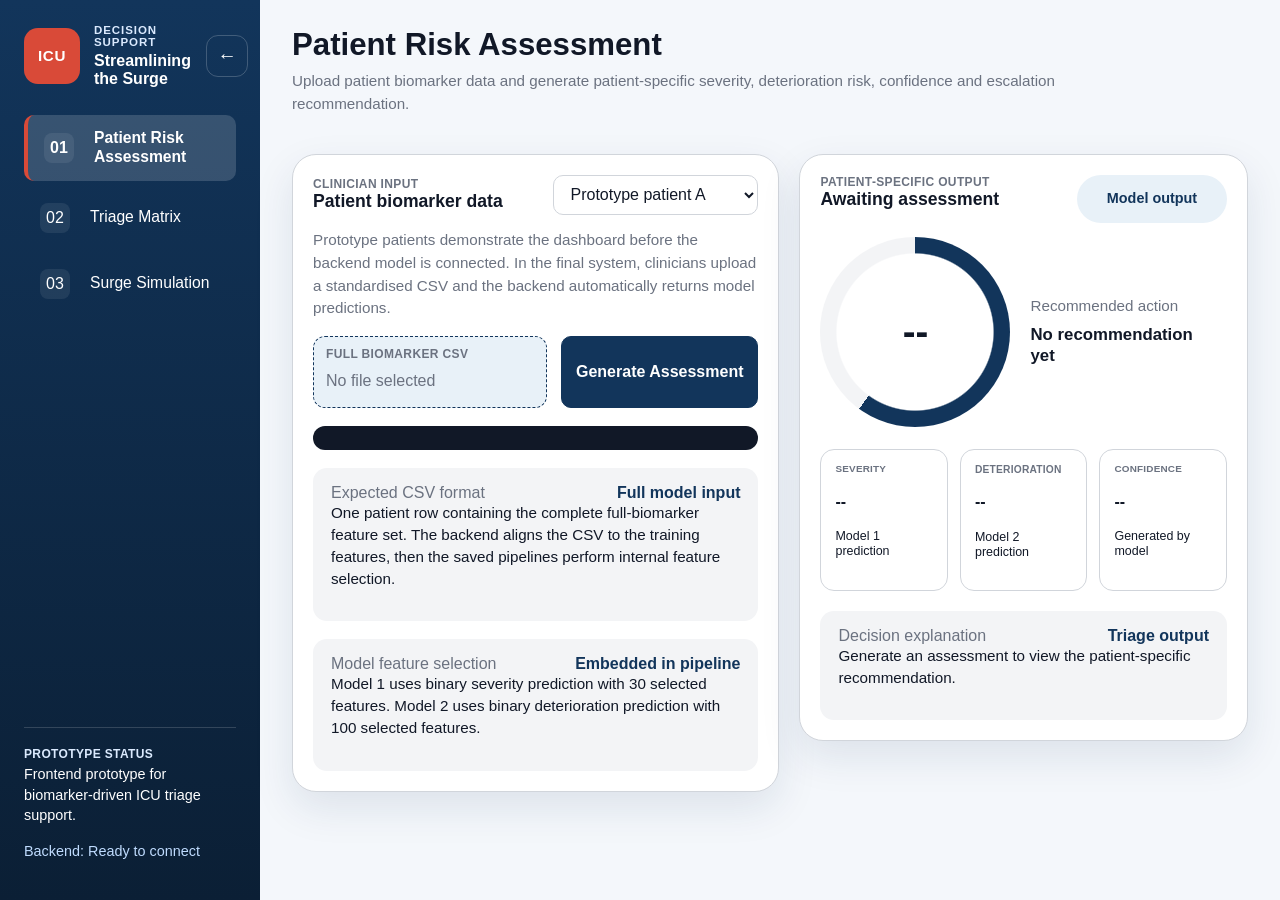
==== commit 8f233fc0: "Update index.html" ====
--- a/ENGG2112_Triage_App/frontend/index.html
+++ b/ENGG2112_Triage_App/frontend/index.html
@@ -119,7 +119,7 @@
               <strong>Embedded in pipeline</strong>
             </div>
             <p id="feature-selection-text">
-              Model 1 uses binary severity prediction with 75 selected features. Model 2 uses binary deterioration prediction with 100 selected features.
+              Model 1 uses binary severity prediction with 30 selected features. Model 2 uses binary deterioration prediction with 100 selected features.
             </p>
           </div>
         </section>
@@ -339,4 +339,4 @@
 
 <script src="app.js?v=1.0.3" defer></script>
 </body>
-</html>+</html>
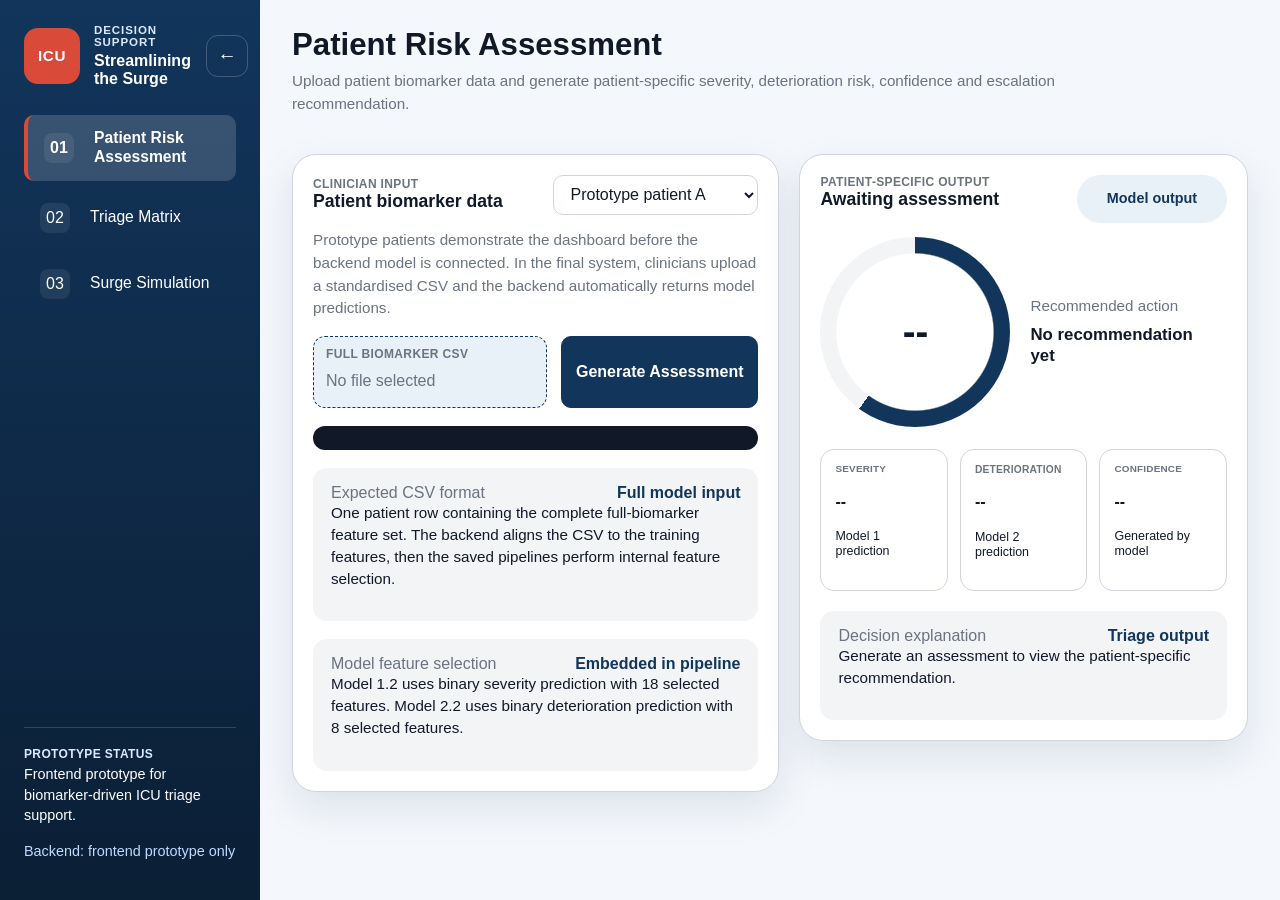
==== commit 9687e99d: "Update index.html" ====
--- a/ENGG2112_Triage_App/frontend/index.html
+++ b/ENGG2112_Triage_App/frontend/index.html
@@ -119,7 +119,7 @@
               <strong>Embedded in pipeline</strong>
             </div>
             <p id="feature-selection-text">
-              Model 1 uses binary severity prediction with 30 selected features. Model 2 uses binary deterioration prediction with 100 selected features.
+              Model 1.2 uses binary severity prediction with 18 selected features. Model 2.2 uses binary deterioration prediction with 8 selected features.
             </p>
           </div>
         </section>
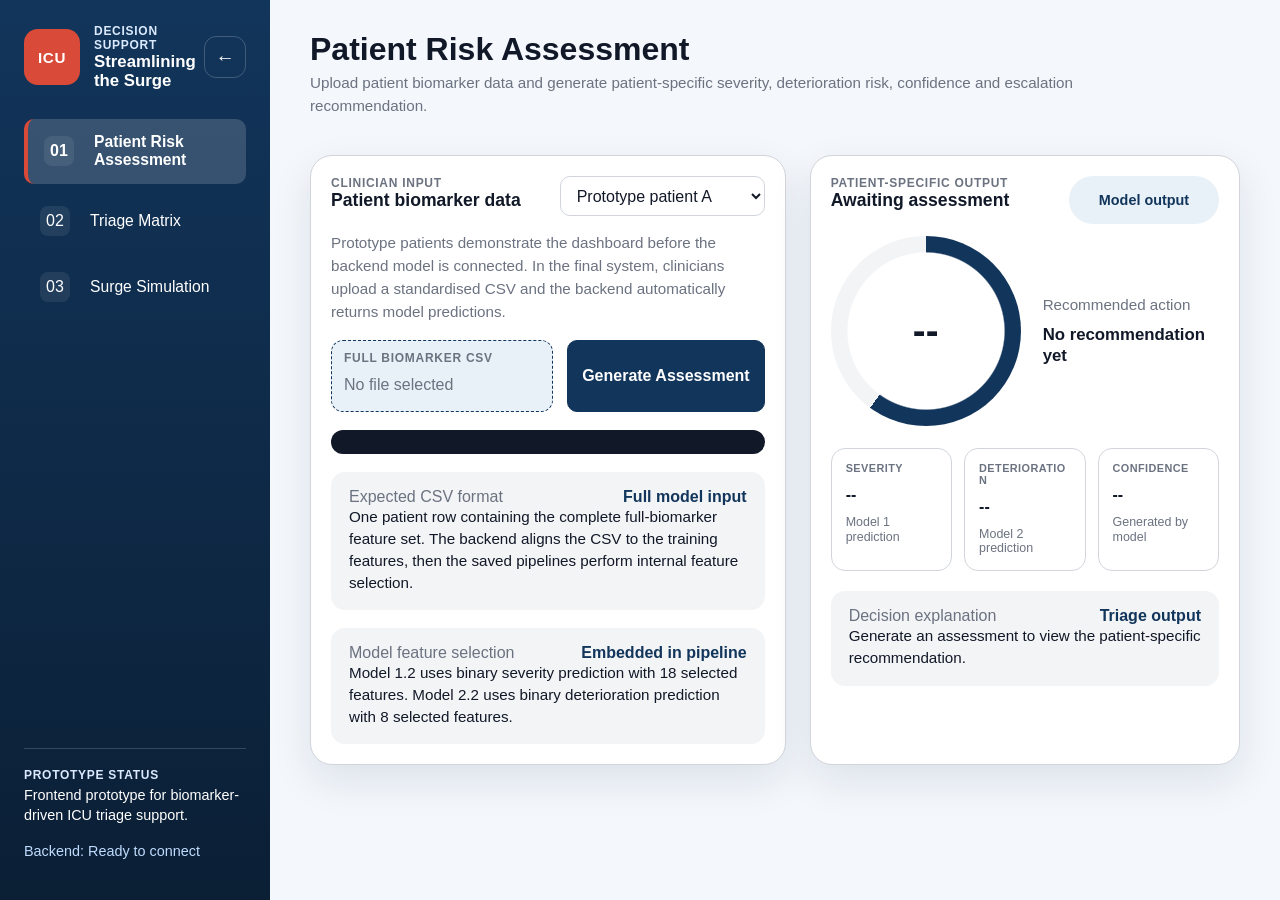
==== commit 0a245bc5: "Update index.html" ====
--- a/ENGG2112_Triage_App/frontend/index.html
+++ b/ENGG2112_Triage_App/frontend/index.html
@@ -253,32 +253,32 @@
           <div class="field-grid" style="margin-top: 18px;">
             <label class="field">
               <span>Priority 4 patients</span>
-              <input id="priority4" type="number" min="0" value="80">
+              <input id="priority4" type="number" min="0" value="10">
             </label>
 
             <label class="field">
               <span>Priority 3 patients</span>
-              <input id="priority3" type="number" min="0" value="120">
+              <input id="priority3" type="number" min="0" value="20">
             </label>
 
             <label class="field">
               <span>Priority 2 patients</span>
-              <input id="priority2" type="number" min="0" value="160">
+              <input id="priority2" type="number" min="0" value="30">
             </label>
 
             <label class="field">
               <span>Priority 1 patients</span>
-              <input id="priority1" type="number" min="0" value="240">
+              <input id="priority1" type="number" min="0" value="40">
             </label>
 
             <label class="field">
               <span>Total ICU beds</span>
-              <input id="totalIcuBeds" type="number" min="0" value="450">
+              <input id="totalIcuBeds" type="number" min="0" value="80">
             </label>
 
             <label class="field">
               <span>Occupied ICU beds</span>
-              <input id="occupiedIcuBeds" type="number" min="0" value="250">
+              <input id="occupiedIcuBeds" type="number" min="0" value="50">
             </label>
 
             <label class="field select-field">
--- a/ENGG2112_Triage_App/frontend/styles.css
+++ b/ENGG2112_Triage_App/frontend/styles.css
@@ -1,35 +1,42 @@
+/* ===================================================== */
+/* DESIGN TOKENS                                        */
+/* ===================================================== */
+
 :root {
-  --red: #d94a38;
-  --red-dark: #b83224;
-  --orange: #f59e0b;
-  --amber-soft: #fff3d6;
-  --blue: #1a4f7a;
-  --blue-dark: #12355b;
-  --teal: #2f9e8f;
-  --green: #2f9e44;
-  --grey-dark: #374151;
-  --grey: #6b7280;
-  --grey-light: #f3f4f6;
-  --white: #ffffff;
-
-  --ink: #111827;
-  --muted: var(--grey);
-  --line: #d1d5db;
-  --surface: var(--white);
-  --page: #f4f7fb;
-
-  --primary: var(--blue-dark);
-  --primary-hover: var(--blue);
+  --red:          #d94a38;
+  --red-dark:     #b83224;
+  --orange:       #f59e0b;
+  --blue:         #1a4f7a;
+  --blue-dark:    #12355b;
+  --teal:         #2f9e8f;
+  --green:        #2f9e44;
+  --grey-dark:    #374151;
+  --grey:         #6b7280;
+  --grey-light:   #f3f4f6;
+  --white:        #ffffff;
+
+  --ink:          #111827;
+  --muted:        var(--grey);
+  --line:         #d1d5db;
+  --surface:      var(--white);
+  --page:         #f4f7fb;
+
+  --primary:      var(--blue-dark);
+  --primary-hover:var(--blue);
   --primary-soft: #e8f1f8;
 
-  --risk-high: var(--red);
-  --risk-moderate: var(--orange);
-  --risk-low: var(--green);
-
-  --shadow: 0 16px 40px rgba(18, 53, 91, 0.10);
-}
-
-* {
+  --risk-high:    var(--red);
+  --risk-moderate:var(--orange);
+  --risk-low:     var(--green);
+
+  --shadow:       0 16px 40px rgba(18, 53, 91, 0.10);
+}
+
+/* ===================================================== */
+/* RESET                                                */
+/* ===================================================== */
+
+*, *::before, *::after {
   box-sizing: border-box;
 }
 
@@ -40,9 +47,22 @@
   font-family: Inter, Arial, sans-serif;
 }
 
-button,
-input,
-select {
+h1, h2, h3, p {
+  margin-top: 0;
+}
+
+h2 {
+  margin-bottom: 4px;
+  font-size: 2rem;
+  line-height: 1.12;
+}
+
+h3 {
+  margin-bottom: 0;
+  font-size: 1.1rem;
+}
+
+button, input, select {
   font: inherit;
 }
 
@@ -50,17 +70,23 @@
   cursor: pointer;
 }
 
+/* ===================================================== */
+/* APP SHELL                                            */
+/* ===================================================== */
+
 .app-shell {
   display: grid;
-  grid-template-columns: 280px minmax(0, 1fr);
+  grid-template-columns: 270px minmax(0, 1fr);
   min-height: 100vh;
 }
 
 .app-shell.sidebar-collapsed {
-  grid-template-columns: 84px minmax(0, 1fr);
-}
-
-/* SIDEBAR */
+  grid-template-columns: 96px minmax(0, 1fr);
+}
+
+/* ===================================================== */
+/* SIDEBAR                                              */
+/* ===================================================== */
 
 .sidebar {
   display: flex;
@@ -69,34 +95,38 @@
   padding: 24px;
   color: white;
   background: linear-gradient(180deg, var(--blue-dark), #0b1f35);
-}
-
-.sidebar-collapsed .sidebar {
-  gap: 18px;
-  padding: 16px;
-}
+  overflow: hidden;
+}
+
+/* BRAND */
 
 .brand-block {
   display: grid;
-  grid-template-columns: 44px 1fr 34px;
-  gap: 12px;
+  grid-template-columns: 56px minmax(0, 1fr) 42px;
+  gap: 14px;
   align-items: center;
 }
 
 .brand-mark {
   display: grid;
-  width: 44px;
-  height: 44px;
+  width: 56px;
+  height: 56px;
   place-items: center;
-  border-radius: 12px;
+  border-radius: 14px;
   background: var(--red);
-  font-size: 1.35rem;
+  font-size: 0.95rem;
+  font-weight: 900;
+  letter-spacing: 0.04em;
+}
+
+.brand-text {
+  min-width: 0;
 }
 
 .brand-text h1 {
   margin: 0;
   font-size: 1.05rem;
-  line-height: 1.2;
+  line-height: 1.15;
 }
 
 .eyebrow,
@@ -106,7 +136,7 @@
   font-size: 0.75rem;
   font-weight: 800;
   text-transform: uppercase;
-  letter-spacing: 0.03em;
+  letter-spacing: 0.06em;
 }
 
 .sidebar .eyebrow,
@@ -114,31 +144,32 @@
   color: #dbeafe;
 }
 
+/* TOGGLE */
+
 .sidebar-toggle {
-  display: grid;
-  width: 34px;
-  height: 34px;
-  place-items: center;
+  display: flex;
+  align-items: center;
+  justify-content: center;
+  width: 42px;
+  height: 42px;
+  flex-shrink: 0;
   border: 1px solid rgba(255, 255, 255, 0.2);
-  border-radius: 10px;
+  border-radius: 12px;
   background: transparent;
   color: white;
-  font-size: 1.25rem;
+}
+
+.sidebar-toggle span {
+  font-size: 1.2rem;
+  line-height: 1;
+  font-weight: 700;
 }
 
 .sidebar-toggle:hover {
   background: rgba(255, 255, 255, 0.12);
 }
 
-.sidebar-collapsed .brand-block {
-  grid-template-columns: 1fr;
-  justify-items: center;
-}
-
-.sidebar-collapsed .brand-text,
-.sidebar-collapsed .nav-label {
-  display: none;
-}
+/* NAV */
 
 .nav-list {
   display: grid;
@@ -149,10 +180,10 @@
   display: grid;
   grid-template-columns: 34px 1fr;
   align-items: center;
-  gap: 10px;
+  gap: 16px;
   width: 100%;
-  min-height: 44px;
-  padding: 8px 10px;
+  min-height: 52px;
+  padding: 14px 16px;
   border: 0;
   border-radius: 10px;
   color: white;
@@ -179,11 +210,18 @@
   background: rgba(255, 255, 255, 0.08);
 }
 
+.nav-label {
+  font-size: 0.98rem;
+  line-height: 1.2;
+}
+
 .nav-item-research {
   margin-top: 8px;
   padding-top: 14px;
   border-top: 1px solid rgba(255, 255, 255, 0.16);
 }
+
+/* FOOTER */
 
 .sidebar-footer {
   margin-top: auto;
@@ -198,61 +236,123 @@
   color: #bfdbfe;
 }
 
-/* MAIN */
+/* COLLAPSED STATE */
+
+.sidebar-collapsed .sidebar {
+  padding: 18px 12px;
+  align-items: center;
+}
+
+.sidebar-collapsed .brand-block {
+  display: flex;
+  flex-direction: column;
+  align-items: center;
+  gap: 14px;
+  grid-template-columns: unset;
+}
+
+.sidebar-collapsed .brand-mark {
+  width: 58px;
+  height: 58px;
+}
+
+.sidebar-collapsed .brand-text,
+.sidebar-collapsed .nav-label,
+.sidebar-collapsed .sidebar-footer {
+  display: none;
+}
+
+.sidebar-collapsed .sidebar-toggle {
+  width: 48px;
+  height: 48px;
+  margin: 0;
+  border-radius: 14px;
+}
+
+.sidebar-collapsed .nav-list {
+  width: 100%;
+  display: grid;
+  gap: 16px;
+  justify-items: center;
+}
+
+.sidebar-collapsed .nav-item {
+  width: 66px;
+  min-height: 66px;
+  padding: 0;
+  border-radius: 16px;
+  display: grid;
+  grid-template-columns: 1fr;
+  place-items: center;
+}
+
+.sidebar-collapsed .nav-item.active {
+  border-left: none;
+  outline: 3px solid var(--red);
+  outline-offset: 0;
+}
+
+.sidebar-collapsed .nav-icon {
+  width: 46px;
+  height: 46px;
+  font-size: 1rem;
+  margin: 0;
+}
+
+/* ===================================================== */
+/* WORKSPACE                                            */
+/* ===================================================== */
 
 .workspace {
   display: flex;
   flex-direction: column;
   gap: 20px;
-  padding: 28px;
+  width: 100%;
+  padding: 32px 40px;
   min-width: 0;
-}
+  box-sizing: border-box;
+}
+
+.sidebar-collapsed + .workspace,
+.app-shell.sidebar-collapsed .workspace {
+  padding-left: 40px;
+}
+
+/* TOPBAR */
 
 .topbar {
   display: flex;
   align-items: center;
   justify-content: space-between;
-}
-
-h1,
-h2,
-h3,
-p {
-  margin-top: 0;
-}
-
-h2 {
-  margin-bottom: 4px;
-  font-size: 2rem;
-}
-
-h3 {
-  margin-bottom: 0;
-  font-size: 1.1rem;
+  margin-bottom: 18px;
 }
 
 .page-subtitle {
   margin: 4px 0 0;
   max-width: 820px;
   color: var(--muted);
+  font-size: 0.95rem;
   line-height: 1.5;
 }
 
-/* PANELS */
+/* ===================================================== */
+/* PANELS                                               */
+/* ===================================================== */
 
 .panel {
   min-width: 0;
+  width: 100%;
   padding: 20px;
   border: 1px solid var(--line);
-  border-radius: 18px;
+  border-radius: 22px;
   background: var(--surface);
   box-shadow: var(--shadow);
 }
 
 .panel-heading {
-  display: flex;
-  align-items: center;
-  justify-content: space-between;
+  display: grid;
+  grid-template-columns: 1fr auto;
+  align-items: start;
   gap: 16px;
   margin-bottom: 16px;
 }
@@ -261,6 +361,8 @@
   margin-bottom: 12px;
 }
 
+/* TABS */
+
 .tab-panel {
   display: none;
 }
@@ -269,12 +371,15 @@
   display: block;
 }
 
-/* GRIDS */
+/* ===================================================== */
+/* GRIDS                                                */
+/* ===================================================== */
 
 .calculator-grid {
   display: grid;
-  grid-template-columns: 1.05fr 0.95fr;
-  gap: 20px;
+  grid-template-columns: minmax(400px, 1.05fr) minmax(360px, 0.95fr);
+  gap: 24px;
+  align-items: stretch;   /* panels grow to equal height */
 }
 
 .lower-grid,
@@ -291,7 +396,9 @@
   grid-template-columns: repeat(2, minmax(0, 1fr));
 }
 
-/* INPUTS */
+/* ===================================================== */
+/* FORM CONTROLS                                        */
+/* ===================================================== */
 
 select,
 .primary-button,
@@ -330,26 +437,42 @@
   background: var(--primary-soft);
 }
 
+/* SEGMENTED CONTROL */
+
 .segmented {
   display: grid;
-  grid-template-columns: repeat(3, 1fr);
-  gap: 6px;
+  grid-template-columns: repeat(2, minmax(0, 1fr));
+  gap: 8px;
+  margin-top: 10px;
   margin-bottom: 18px;
-  padding: 4px;
+  padding: 6px;
   border: 1px solid var(--line);
   border-radius: 12px;
   background: var(--grey-light);
 }
 
 .segment {
+  min-height: 48px;
+  padding: 8px 12px;
   border: 0;
+  border-radius: 12px;
   background: transparent;
+  font-size: 0.95rem;
+  line-height: 1.15;
+  white-space: normal;
+  text-align: center;
+  display: flex;
+  align-items: center;
+  justify-content: center;
 }
 
 .segment.active {
   background: var(--primary);
   color: white;
-}
+  border-radius: 12px;
+}
+
+/* FIELD GRID */
 
 .field-grid {
   display: grid;
@@ -395,15 +518,16 @@
 }
 
 .select-field select {
-  grid-column: 1 / -1;
   width: 100%;
   max-width: none;
 }
 
+/* FILE UPLOAD */
+
 .upload-strip {
   display: grid;
   grid-template-columns: 1fr auto;
-  gap: 12px;
+  gap: 14px;
   align-items: stretch;
   margin-top: 16px;
 }
@@ -425,88 +549,149 @@
   color: var(--muted);
 }
 
-/* RESULT PANEL */
+.file-box,
+.primary-button {
+  min-height: 72px;
+}
+
+/* ===================================================== */
+/* RESULT PANEL                                         */
+/* ===================================================== */
 
 .model-chip {
-  padding: 6px 12px;
+  display: inline-flex;
+  align-items: center;
+  justify-content: center;
+  text-align: center;
+  min-width: 150px;
+  min-height: 48px;
+  padding: 8px 18px;
   border-radius: 999px;
   background: var(--primary-soft);
   color: var(--primary);
-  font-size: 0.82rem;
+  font-size: 0.9rem;
   font-weight: 900;
-}
+  line-height: 1.1;
+  align-self: start;
+}
+
+/* RISK RING */
 
 .risk-visual {
   display: grid;
-  grid-template-columns: 210px 1fr;
-  gap: 24px;
+  grid-template-columns: minmax(170px, 190px) minmax(0, 1fr);
+  gap: 22px;
   align-items: center;
+  margin-top: 10px;
 }
 
 .risk-ring {
   --risk: 60%;
-  display: grid;
-  width: 210px;
-  height: 210px;
+  --ring-colour: var(--primary);
+  display: grid;
+  width: 190px;
+  height: 190px;
   place-items: center;
   border-radius: 50%;
   background:
     radial-gradient(circle at center, white 0 58%, transparent 59%),
-    conic-gradient(var(--primary) var(--risk), var(--grey-light) 0);
+    conic-gradient(var(--ring-colour) var(--risk), var(--grey-light) 0);
 }
 
 .risk-ring span {
-  font-size: 3rem;
+  font-size: 2.4rem;
   font-weight: 900;
+}
+
+/* RECOMMENDATION COPY */
+
+.risk-copy {
+  padding-right: 8px;
 }
 
 .confidence-row {
   display: flex;
   flex-direction: column;
-  gap: 8px;
+  gap: 10px;
   color: var(--muted);
 }
 
+.confidence-row span {
+  font-size: 0.95rem;
+  line-height: 1.2;
+}
+
 .confidence-row strong {
+  display: block;
   color: var(--ink);
-  font-size: 1.45rem;
-  line-height: 1.15;
-}
+  font-size: 1.05rem;
+  font-weight: 800;
+  line-height: 1.25;
+  max-width: 220px;
+  overflow-wrap: anywhere;
+}
+
+/* OUTPUT CARDS */
 
 .model-output-grid {
   display: grid;
   grid-template-columns: repeat(3, minmax(0, 1fr));
-  gap: 10px;
+  gap: 12px;
   margin-top: 22px;
 }
 
 .output-card,
 .model-output-tile {
-  display: grid;
-  gap: 8px;
-  min-height: 86px;
-  padding: 12px;
+  display: flex;
+  flex-direction: column;
+  justify-content: flex-start;
+  min-height: 120px;
+  min-width: 0;
+  padding: 14px;
   border: 1px solid var(--line);
   border-radius: 14px;
   background: white;
+  overflow: hidden;
 }
 
 .output-card span,
 .model-output-tile span {
-  color: var(--muted);
-  font-size: 0.78rem;
+  font-size: 0.68rem;
   font-weight: 800;
   text-transform: uppercase;
+  letter-spacing: 0.04em;
+  line-height: 1.1;
+  color: var(--muted);
+  max-width: 100%;
+  overflow-wrap: anywhere;
+  word-break: normal;
 }
 
 .output-card strong,
 .model-output-tile strong {
-  font-size: 1.25rem;
-}
+  margin-top: 10px;
+  margin-bottom: 10px;
+  font-size: 1rem;
+  line-height: 1.2;
+  max-width: 100%;
+  overflow-wrap: anywhere;
+  word-break: normal;
+}
+
+.output-card small,
+.model-output-tile small {
+  font-size: 0.78rem;
+  line-height: 1.2;
+  color: var(--muted);
+  max-width: 100%;
+  overflow-wrap: anywhere;
+}
+
+/* DECISION EXPLANATION */
 
 .sparkline-panel {
-  margin-top: 18px;
-  padding: 16px;
+  margin-top: 20px;
+  padding: 16px 18px;
   border-radius: 14px;
   background: var(--grey-light);
 }
@@ -522,7 +707,30 @@
   color: var(--primary);
 }
 
-/* DRIVER / EXPLANATION */
+.sparkline-panel p {
+  margin: 0;
+  font-size: 0.95rem;
+  line-height: 1.45;
+}
+
+/* JSON OUTPUT BOX */
+
+#prediction-output {
+  display: block;
+  max-height: 180px;
+  overflow: auto;
+  padding: 14px;
+  border-radius: 12px;
+  background: #0f172a;
+  color: #f8fafc;
+  font-size: 0.82rem;
+  line-height: 1.35;
+  white-space: pre-wrap;
+}
+
+/* ===================================================== */
+/* DRIVER / EXPLANATION                                 */
+/* ===================================================== */
 
 .driver-list {
   display: grid;
@@ -548,20 +756,22 @@
   line-height: 1.5;
 }
 
-/* TABLES */
+/* ===================================================== */
+/* TABLES                                               */
+/* ===================================================== */
 
 .table-wrap {
   overflow-x: auto;
+  margin-top: 20px;
 }
 
 table {
   width: 100%;
-  min-width: 760px;
+  min-width: 600px;
   border-collapse: collapse;
 }
 
-th,
-td {
+th, td {
   padding: 14px;
   border-bottom: 1px solid var(--line);
   text-align: left;
@@ -578,7 +788,16 @@
   background: var(--primary-soft);
 }
 
-/* METHODS */
+.selected-row {
+  background: #e8f1f8 !important;
+  outline: 3px solid var(--primary);
+  outline-offset: -3px;
+  font-weight: 900;
+}
+
+/* ===================================================== */
+/* METHODS                                              */
+/* ===================================================== */
 
 .methods-overview .methods-intro {
   margin: 0;
@@ -608,7 +827,59 @@
   line-height: 1.45;
 }
 
-/* TOAST */
+/* ===================================================== */
+/* SURGE SIMULATION                                     */
+/* ===================================================== */
+
+#surge-simulation .field-grid {
+  grid-template-columns: repeat(2, minmax(0, 1fr));
+  gap: 14px;
+}
+
+#surge-simulation .primary-button {
+  min-height: 58px;
+  margin-top: 14px;
+}
+
+.surge-results-grid {
+  display: grid;
+  gap: 14px;
+  margin-top: 14px;
+}
+
+.surge-result-card {
+  border: 1px solid #dbe2ea;
+  border-radius: 18px;
+  padding: 18px;
+  background: #ffffff;
+}
+
+.surge-result-card h4 {
+  margin-bottom: 14px;
+  font-size: 1.1rem;
+  color: #102047;
+}
+
+.surge-metric {
+  display: flex;
+  justify-content: space-between;
+  gap: 12px;
+  margin-bottom: 10px;
+  font-size: 0.95rem;
+}
+
+.surge-metric strong {
+  color: #102047;
+}
+
+.recommended-card {
+  border: 2px solid #1e8e5a;
+  background: #f4fbf7;
+}
+
+/* ===================================================== */
+/* TOAST                                                */
+/* ===================================================== */
 
 .toast {
   position: fixed;
@@ -630,8 +901,94 @@
   opacity: 1;
 }
 
-/* RESPONSIVE */
-
+/* ===================================================== */
+/* UTILITIES                                            */
+/* ===================================================== */
+
+.hidden {
+  display: none !important;
+}
+
+/* ===================================================== */
+/* RESPONSIVE                                           */
+/* ===================================================== */
+
+/* Very wide screens (>1800px): use full width, just add a little extra padding */
+@media (min-width: 1800px) {
+  .workspace {
+    padding: 40px 60px;
+  }
+
+  .calculator-grid {
+    grid-template-columns: minmax(480px, 1.1fr) minmax(440px, 0.9fr);
+    gap: 32px;
+  }
+
+  .risk-ring {
+    width: 210px;
+    height: 210px;
+  }
+
+  .risk-ring span {
+    font-size: 2.6rem;
+  }
+
+  .surge-results-grid {
+    grid-template-columns: repeat(3, minmax(0, 1fr));
+  }
+}
+
+/* Large screens (1400–1800px): wider columns, bigger ring */
+@media (min-width: 1400px) and (max-width: 1799px) {
+  .workspace {
+    padding: 32px 44px;
+  }
+
+  .calculator-grid {
+    grid-template-columns: minmax(440px, 1.1fr) minmax(400px, 0.9fr);
+    gap: 28px;
+  }
+
+  .risk-ring {
+    width: 200px;
+    height: 200px;
+  }
+
+  .risk-ring span {
+    font-size: 2.5rem;
+  }
+
+  .surge-results-grid {
+    grid-template-columns: repeat(3, minmax(0, 1fr));
+  }
+}
+
+/* Medium-large (900–1399px): surge results 2 columns */
+@media (min-width: 900px) and (max-width: 1399px) {
+  .surge-results-grid {
+    grid-template-columns: repeat(2, minmax(0, 1fr));
+  }
+}
+
+/* Tablet / narrow desktop (≤1250px): stack main grid */
+@media (max-width: 1250px) {
+  .calculator-grid,
+  .methods-bullets {
+    grid-template-columns: 1fr;
+  }
+
+  #patient-risk .calculator-grid,
+  #surge-simulation .calculator-grid {
+    max-width: 760px;
+    margin: 0 auto;
+  }
+
+  .risk-visual {
+    grid-template-columns: 180px minmax(0, 1fr);
+  }
+}
+
+/* Narrow tablet / large phone (≤1100px): sidebar becomes top nav */
 @media (max-width: 1100px) {
   .app-shell,
   .app-shell.sidebar-collapsed {
@@ -659,31 +1016,23 @@
   .nav-item {
     min-width: 190px;
   }
-
-  .calculator-grid,
-  .lower-grid.lower-grid-two,
-  .summary-grid,
-  .biomarker-grid,
-  .methods-bullets {
+}
+
+/* Mobile (≤760px) */
+@media (max-width: 760px) {
+  .workspace {
+    padding: 18px;
+  }
+
+  #patient-risk .calculator-grid,
+  #surge-simulation .calculator-grid {
     grid-template-columns: 1fr;
-  }
-}
-
-@media (max-width: 720px) {
-  .workspace {
-    padding: 16px;
-  }
-
-  .panel-heading,
-  .upload-strip,
+    max-width: none;
+  }
+
   .risk-visual {
     grid-template-columns: 1fr;
-    align-items: stretch;
-  }
-
-  .field-grid,
-  .model-output-grid {
-    grid-template-columns: 1fr;
+    text-align: center;
   }
 
   .risk-ring {
@@ -691,660 +1040,22 @@
     height: 160px;
     margin: 0 auto;
   }
-}
-
-.selected-row {
-  background: #e8f1f8 !important;
-  outline: 3px solid var(--primary);
-  outline-offset: -3px;
-  font-weight: 900;
-}
-
-.brand-mark {
-  font-size: 0.85rem;
-  font-weight: 900;
-  letter-spacing: 0.04em;
-}
-
-
-.hidden {
-  display: none !important;
-}
-
-.selected-row {
-  background: #e8f1f8 !important;
-  outline: 3px solid var(--primary);
-  outline-offset: -3px;
-  font-weight: 900;
-}
-
-.brand-mark {
-  font-size: 0.85rem;
-  font-weight: 900;
-  letter-spacing: 0.04em;
-}
-
-
-.risk-ring {
-  background:
-    radial-gradient(circle at center, white 0 58%, transparent 59%),
-    conic-gradient(var(--ring-colour, var(--primary)) var(--risk), var(--grey-light) 0);
-}
-
-.hidden {
-  display: none !important;
-}
-
-.brand-mark {
-  font-size: 0.85rem;
-  font-weight: 900;
-  letter-spacing: 0.04em;
-}
-
-/* ===================================================== */
-/* CLEAN PROFESSIONAL SPACING */
-/* ===================================================== */
-
-.workspace {
-  padding: 28px 32px;
-}
-
-.topbar {
-  margin-bottom: 18px;
-}
-
-.topbar h2 {
-  font-size: 1.95rem;
-  line-height: 1.1;
-  margin-bottom: 8px;
-}
-
-.page-subtitle {
-  font-size: 0.95rem;
-  max-width: 820px;
-}
-
-/* MAIN GRID */
-
-.calculator-grid {
-  grid-template-columns: 1fr 0.92fr;
-  gap: 20px;
-  align-items: start;
-}
-
-/* PANELS */
-
-.panel {
-  padding: 20px;
-  border-radius: 24px;
-}
-
-.panel-heading {
-  margin-bottom: 14px;
-}
-
-/* INPUT SIDE */
-
-.segmented {
-  margin-top: 10px;
-  margin-bottom: 18px;
-}
-
-.upload-strip {
-  margin-top: 16px;
-  gap: 14px;
-}
-
-.file-box,
-.primary-button {
-  min-height: 72px;
-}
-
-.sparkline-panel {
-  padding: 16px 18px;
-  margin-top: 16px;
-}
-
-.sparkline-panel p {
-  line-height: 1.35;
-}
-
-/* RESULT SIDE */
-
-.risk-visual {
-  grid-template-columns: 210px 1fr;
-  gap: 20px;
-  align-items: center;
-  margin-top: 10px;
-}
-
-.risk-ring {
-  width: 210px;
-  height: 210px;
-}
-
-.risk-ring span {
-  font-size: 2.8rem;
-}
-
-.confidence-row strong {
-  font-size: 1.35rem;
-  line-height: 1.15;
-}
-
-.model-output-grid {
-  gap: 12px;
-  margin-top: 18px;
-}
-
-.output-card {
-  padding: 14px;
-}
-
-.output-card strong {
-  font-size: 1.2rem;
-}
-
-.output-card small {
-  line-height: 1.2;
-}
-
-/* SIDEBAR */
-
-.sidebar {
-  width: 300px;
-}
-
-.brand-text h1 {
-  line-height: 1.1;
-  font-size: 1.9rem;
-}
-
-.nav-item {
-  min-height: 52px;
-}
-
-.nav-label {
-  line-height: 1.15;
-}
-
-/* SURGE TAB */
-
-#surge-simulation .field-grid {
-  gap: 14px;
-}
-
-/* TRIAGE TABLE */
-
-.table-wrap {
-  margin-top: 20px;
-}
-
-#triage-matrix table {
-  font-size: 0.95rem;
-}
-
-/* STOP HUGE WIDTH */
-
-#patient-risk .calculator-grid,
-#surge-simulation .calculator-grid {
-  max-width: 1180px;
-}
-
-/* RESPONSIVE */
-
-@media (max-width: 1200px) {
-  .calculator-grid {
+
+  .risk-ring span {
+    font-size: 2rem;
+  }
+
+  .model-output-grid,
+  #surge-simulation .field-grid,
+  .lower-grid.lower-grid-two,
+  .summary-grid,
+  .biomarker-grid {
     grid-template-columns: 1fr;
   }
 
-  .risk-visual {
+  .upload-strip,
+  .panel-heading {
     grid-template-columns: 1fr;
-    text-align: center;
-  }
-
-  .risk-ring {
-    margin: 0 auto;
-  }
-}
-
-@media (max-width: 760px) {
-
-  .workspace {
-    padding: 18px;
-  }
-
-  .upload-strip {
-    grid-template-columns: 1fr;
-  }
-
-  .model-output-grid {
-    grid-template-columns: 1fr;
-  }
-
-  #surge-simulation .field-grid {
-    grid-template-columns: 1fr;
-  }
-}
-
-/* ===================================================== */
-/* SIDEBAR + SEGMENT BUTTON FIXES */
-/* ===================================================== */
-
-/* sidebar width + brand sizing */
-.app-shell {
-  grid-template-columns: 260px minmax(0, 1fr);
-}
-
-.app-shell.sidebar-collapsed {
-  grid-template-columns: 76px minmax(0, 1fr);
-}
-
-.sidebar {
-  width: auto;
-  overflow: hidden;
-}
-
-.brand-block {
-  grid-template-columns: 56px minmax(0, 1fr) 38px;
-  align-items: center;
-}
-
-.brand-mark {
-  width: 56px;
-  height: 56px;
-  font-size: 0.95rem;
-  border-radius: 14px;
-}
-
-.brand-text {
-  min-width: 0;
-}
-
-.brand-text h1 {
-  font-size: 1.2rem;
-  line-height: 1.15;
-  word-break: normal;
-}
-
-.sidebar-toggle {
-  width: 38px;
-  height: 38px;
-  position: static;
-  z-index: 2;
-}
-
-.sidebar-collapsed .brand-block {
-  grid-template-columns: 1fr;
-}
-
-.sidebar-collapsed .brand-text,
-.sidebar-collapsed .nav-label,
-.sidebar-collapsed .sidebar-footer {
-  display: none;
-}
-
-.sidebar-collapsed .sidebar-toggle {
-  margin: 0 auto;
-}
-
-/* segment tabs */
-.segmented {
-  display: grid;
-  grid-template-columns: repeat(2, minmax(0, 1fr));
-  gap: 8px;
-  padding: 6px;
-}
-
-.segment {
-  min-height: 48px;
-  padding: 8px 12px;
-  font-size: 0.95rem;
-  line-height: 1.15;
-  white-space: normal;
-  text-align: center;
-  border-radius: 12px;
-}
-
-.segment.active {
-  border-radius: 12px;
-}
-
-/* stop huge text wrapping inside mode buttons */
-#patient-risk .segment,
-#surge-simulation .segment {
-  display: flex;
-  align-items: center;
-  justify-content: center;
-}
-
-/* collapsed nav icons */
-.sidebar-collapsed .nav-item {
-  grid-template-columns: 1fr;
-  justify-items: center;
-}
-
-.sidebar-collapsed .nav-icon {
-  margin: 0 auto;
-}
-
-/* ===================================================== */
-/* FINAL TYPOGRAPHY + SIDEBAR FIXES */
-/* ===================================================== */
-
-/* sidebar toggle */
-.sidebar-toggle {
-  width: 42px;
-  height: 42px;
-  border-radius: 12px;
-  flex-shrink: 0;
-  margin-left: 8px;
-  display: flex;
-  align-items: center;
-  justify-content: center;
-}
-
-.sidebar-toggle span {
-  font-size: 1.2rem;
-  line-height: 1;
-  font-weight: 700;
-}
-
-/* better logo/title spacing */
-.brand-block {
-  gap: 14px;
-}
-
-.brand-text h1 {
-  font-size: 1rem;
-  line-height: 1.1;
-  margin-top: 2px;
-}
-
-.eyebrow {
-  font-size: 0.72rem;
-  letter-spacing: 0.08em;
-  margin-bottom: 4px;
-}
-
-/* navigation text */
-.nav-item {
-  padding: 14px 16px;
-  gap: 16px;
-}
-
-.nav-label {
-  font-size: 0.98rem;
-  line-height: 1.2;
-}
-
-/* RESULT PANEL CLEANUP */
-
-.result-panel .panel-heading {
-  align-items: start;
-}
-
-.result-panel h3 {
-  line-height: 1.15;
-  max-width: 320px;
-}
-
-/* model output chip */
-.model-chip {
-  padding: 10px 18px;
-  border-radius: 999px;
-  font-size: 0.9rem;
-  line-height: 1;
-  align-self: start;
-}
-
-/* recommendation area */
-.risk-copy {
-  padding-right: 8px;
-}
-
-.confidence-row {
-  gap: 10px;
-}
-
-.confidence-row span {
-  font-size: 0.95rem;
-  line-height: 1.2;
-}
-
-.confidence-row strong {
-  font-size: 1.05rem;
-  line-height: 1.25;
-  font-weight: 800;
-  max-width: 220px;
-}
-
-/* output cards */
-.model-output-grid {
-  margin-top: 22px;
-}
-
-.output-card {
-  min-height: 142px;
-  display: flex;
-  flex-direction: column;
-  justify-content: flex-start;
-}
-
-.output-card span {
-  font-size: 0.72rem;
-  letter-spacing: 0.06em;
-}
-
-.output-card strong {
-  margin-top: 10px;
-  margin-bottom: 10px;
-  font-size: 1.1rem;
-  line-height: 1.2;
-}
-
-.output-card small {
-  font-size: 0.88rem;
-  line-height: 1.3;
-}
-
-/* decision explanation */
-.sparkline-panel {
-  margin-top: 20px;
-}
-
-.sparkline-panel p {
-  font-size: 0.95rem;
-  line-height: 1.45;
-}
-
-/* ring sizing */
-.risk-visual {
-  align-items: center;
-}
-
-.risk-ring {
-  width: 190px;
-  height: 190px;
-}
-
-.risk-ring span {
-  font-size: 2.4rem;
-}
-
-/* ===================================================== */
-/* RESULT CARD + COLLAPSED SIDEBAR FIXES */
-/* ===================================================== */
-
-/* model output chip centred properly */
-.model-chip {
-  display: inline-flex;
-  align-items: center;
-  justify-content: center;
-  text-align: center;
-  min-width: 150px;
-  min-height: 48px;
-  padding: 8px 18px;
-  line-height: 1.1;
-}
-
-/* stop output cards from overflowing */
-.model-output-grid {
-  grid-template-columns: repeat(3, minmax(0, 1fr));
-}
-
-.output-card {
-  min-width: 0;
-  overflow: hidden;
-}
-
-.output-card span,
-.output-card strong,
-.output-card small {
-  max-width: 100%;
-  overflow-wrap: anywhere;
-  word-break: normal;
-}
-
-.output-card span {
-  font-size: 0.68rem;
-  line-height: 1.1;
-  letter-spacing: 0.04em;
-}
-
-.output-card strong {
-  font-size: 1rem;
-  line-height: 1.15;
-}
-
-.output-card small {
-  font-size: 0.78rem;
-  line-height: 1.2;
-}
-
-/* give the deterioration card slightly more room on small widths */
-.output-card:nth-child(2) span {
-  font-size: 0.64rem;
-}
-
-/* better result-panel layout */
-.result-panel .panel-heading {
-  display: grid;
-  grid-template-columns: 1fr auto;
-  align-items: start;
-}
-
-.risk-visual {
-  grid-template-columns: minmax(170px, 190px) minmax(0, 1fr);
-}
-
-.confidence-row strong {
-  overflow-wrap: anywhere;
-}
-
-/* collapsed sidebar should look intentionally compact */
-.app-shell.sidebar-collapsed {
-  grid-template-columns: 96px minmax(0, 1fr);
-}
-
-.sidebar-collapsed .sidebar {
-  padding: 18px 12px;
-  align-items: center;
-}
-
-.sidebar-collapsed .brand-block {
-  display: flex;
-  flex-direction: column;
-  align-items: center;
-  gap: 14px;
-}
-
-.sidebar-collapsed .brand-mark {
-  width: 58px;
-  height: 58px;
-}
-
-.sidebar-collapsed .sidebar-toggle {
-  width: 48px;
-  height: 48px;
-  margin: 0;
-  border-radius: 14px;
-}
-
-.sidebar-collapsed .nav-list {
-  width: 100%;
-  display: grid;
-  gap: 16px;
-  justify-items: center;
-}
-
-.sidebar-collapsed .nav-item {
-  width: 66px;
-  min-height: 66px;
-  padding: 0;
-  border-radius: 16px;
-  display: grid;
-  place-items: center;
-}
-
-.sidebar-collapsed .nav-item.active {
-  border-left: none;
-  outline: 3px solid var(--red);
-  outline-offset: 0;
-}
-
-.sidebar-collapsed .nav-icon {
-  width: 46px;
-  height: 46px;
-  font-size: 1rem;
-  margin: 0;
-}
-
-/* when sidebar is collapsed, make workspace start cleaner */
-.sidebar-collapsed + .workspace,
-.app-shell.sidebar-collapsed .workspace {
-  padding-left: 32px;
-}
-
-.output-card span {
-  font-size: 0.62rem;
-  line-height: 1.1;
-  letter-spacing: 0.02em;
-  word-break: keep-all;
-  overflow-wrap: normal;
-}
-
-.surge-results-grid {
-    display: grid;
-    gap: 14px;
-    margin-top: 14px;
-}
-
-.surge-result-card {
-    border: 1px solid #dbe2ea;
-    border-radius: 18px;
-    padding: 18px;
-    background: #ffffff;
-}
-
-.surge-result-card h4 {
-    margin-bottom: 14px;
-    font-size: 20px;
-    color: #102047;
-}
-
-.surge-metric {
-    display: flex;
-    justify-content: space-between;
-    margin-bottom: 10px;
-    font-size: 15px;
-}
-
-.surge-metric strong {
-    color: #102047;
-}
-
-.recommended-card {
-    border: 2px solid #1e8e5a;
-    background: #f4fbf7;
-}+    align-items: stretch;
+  }
+}
